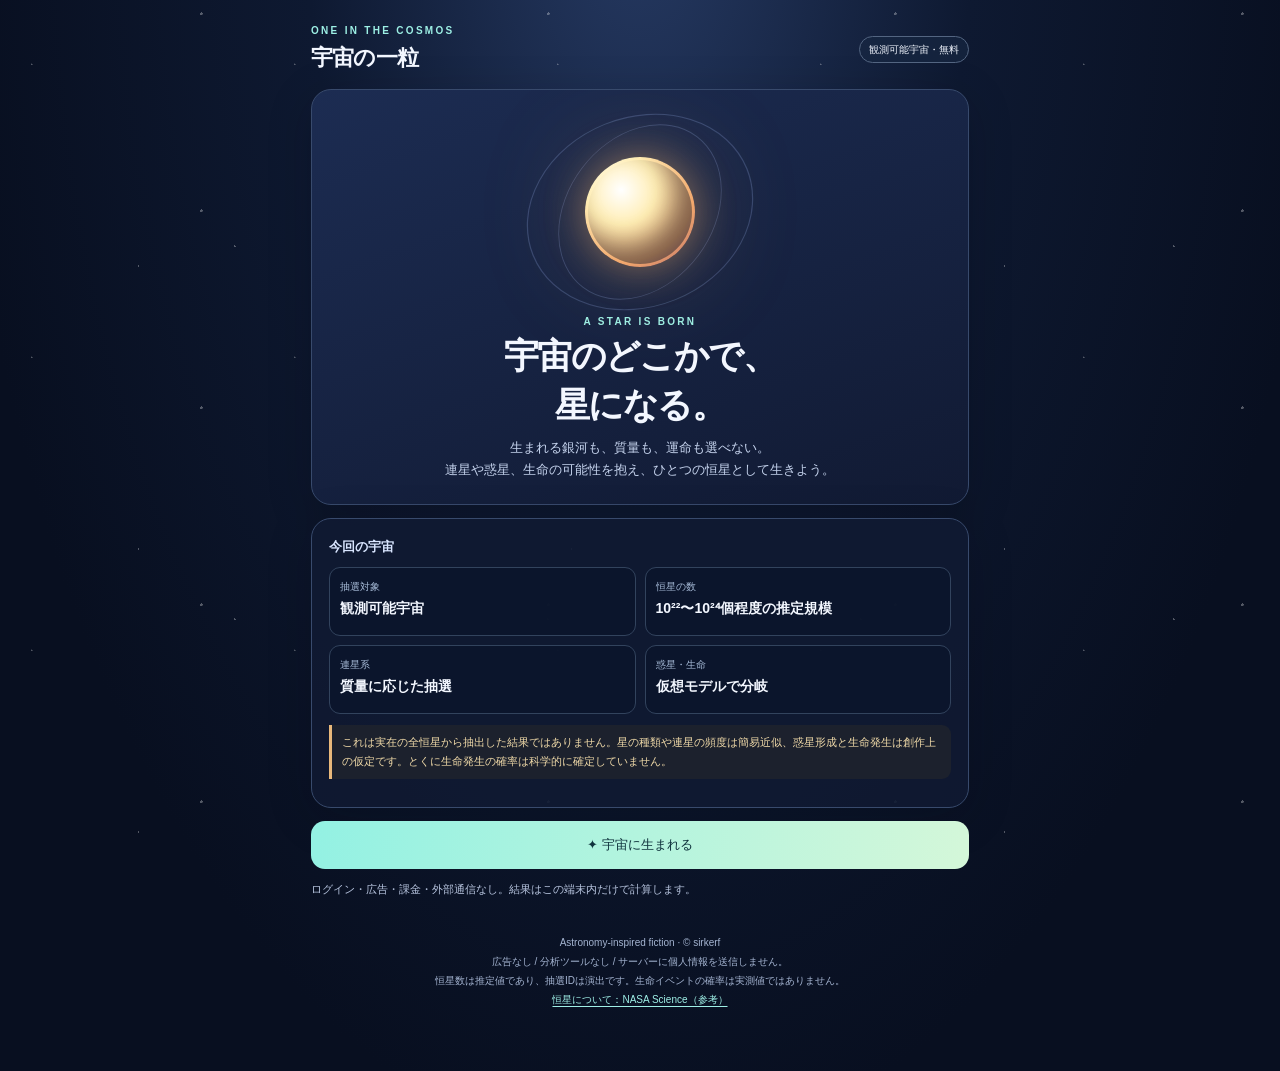
==== cosmic-birth/index.html @ ae25810f "Add mobile cosmic star birth simulation" ====
<!doctype html>
<html lang="ja">
<head>
<meta charset="utf-8">
<meta name="viewport" content="width=device-width,initial-scale=1,viewport-fit=cover">
<meta name="theme-color" content="#07101e">
<meta name="description" content="観測可能宇宙のどこかに、ひとつの恒星として生まれる。連星、惑星形成、生命の誕生、星の最期まで体験する無料の宇宙シミュレーション。">
<title>宇宙の一粒 — ONE IN THE COSMOS</title>
<style>
:root{color-scheme:dark;--bg:#080f20;--panel:#121d37;--line:#344460;--text:#f3f7ff;--muted:#b8c5df;--aqua:#8ce9dd}
*{box-sizing:border-box}html{background:var(--bg)}body{margin:0;background:radial-gradient(ellipse at 50% -10%,#263a63,#0e1931 37%,#080f20 76%);color:var(--text);font:15px/1.7 -apple-system,BlinkMacSystemFont,"Hiragino Kaku Gothic ProN","Noto Sans JP",sans-serif;min-height:100svh}
body:before{content:"";position:fixed;inset:0;pointer-events:none;background-image:radial-gradient(1px 1px at 12% 22%,#fff 90%,transparent),radial-gradient(1px 1px at 75% 66%,#fff 90%,transparent),radial-gradient(1.5px 1.5px at 58% 7%,#fff 90%,transparent),radial-gradient(1px 1px at 32% 94%,#fff 90%,transparent);background-size:263px 293px,313px 373px,347px 197px,433px 283px;opacity:.30}
main{max-width:690px;margin:auto;padding:22px 16px calc(42px + env(safe-area-inset-bottom));position:relative}.top{display:flex;align-items:center;justify-content:space-between;gap:10px}.eyebrow{color:#9df0e5;letter-spacing:.23em;font-size:10px;font-weight:750}.brand{font-size:22px;font-weight:850;letter-spacing:-.035em}.muted{color:var(--muted)}.tiny{font-size:11px;color:var(--muted)}.pill{border:1px solid #536581;background:#172743aa;border-radius:99px;padding:4px 9px;font-size:10px;white-space:nowrap}
.card{background:#101a32e6;border:1px solid #384a6c;border-radius:20px;padding:17px;margin:13px 0;box-shadow:0 10px 45px #03091533}.hero{text-align:center;padding:21px 17px 23px;background:linear-gradient(160deg,#1c2c52,#111a33);overflow:hidden}.hero h1{font-size:clamp(24px,7vw,35px);line-height:1.38;letter-spacing:-.045em;margin:2px 0 8px}.hero p{font-size:13px;color:#c5d3ed;margin:0}.sky{height:202px;position:relative;display:grid;place-items:center}.orbit{position:absolute;width:190px;height:190px;border:1px solid #a3c1ff38;border-radius:50%;transform:rotate(-22deg) scaleX(1.22)}.orbit.b{transform:rotate(37deg) scaleX(.77)}.sun{width:110px;height:110px;border-radius:50%;background:radial-gradient(circle at 33% 30%,#fff,#ffedb3 33%,#f2a86d 68%,#a25468);box-shadow:0 0 40px #f0af6a77,0 0 110px #f0af6a44;position:relative;animation:pulse 7s ease-in-out infinite alternate}.sun:after{content:"";position:absolute;inset:3px;border-radius:50%;box-shadow:inset -16px -18px 24px #07132476}.second-star{position:absolute;left:65%;top:34%;width:33px;height:33px;border-radius:50%;background:#dbecff;box-shadow:0 0 25px #c7e6ff;display:none}.second-star.show{display:block}@keyframes pulse{to{transform:scale(1.035)}}.sec-title{font-weight:800;color:#d9e6ff;font-size:13px;margin-bottom:9px}.facts{display:grid;grid-template-columns:1fr 1fr;gap:9px}.fact{background:#0b152bc4;border:1px solid #32435d;border-radius:11px;padding:10px;min-height:69px}.fact small{color:#a6bad7;display:block;font-size:10px}.fact strong{font-size:14px;overflow-wrap:anywhere}.accent{color:var(--aqua)}.notice{border-left:3px solid #e8b87b;padding:8px 10px;background:#5b49212d;font-size:11px;color:#f0daa9;border-radius:0 9px 9px 0;margin:11px 0}.button{width:100%;border:0;border-radius:14px;cursor:pointer;min-height:48px;padding:13px 14px;font:800 15px/1.4 inherit;-webkit-tap-highlight-color:transparent}.button.primary{background:linear-gradient(100deg,#93f1e3,#d4f7d9);color:#10333d}.button.secondary{border:1px solid #617795;background:#1c2c46;color:#e6f0ff}.button:active{transform:scale(.99)}.button:focus-visible{outline:2px solid white;outline-offset:4px}.actions{display:grid;gap:9px}.hidden{display:none!important}.progress{display:flex;gap:5px;margin:11px 0 16px}.progress span{flex:1;height:5px;border-radius:10px;background:#35445d}.progress span.done{background:#8ce9dd}.story{border-left:2px solid #8ce9dd;padding:1px 0 2px 13px;margin-bottom:19px;min-height:128px}.story .era{font-size:11px;color:#91e8d9;font-weight:750}.story h2{font-size:22px;margin:4px 0 7px;line-height:1.4}.story p{font-size:13px;color:#d8e3f7;margin:0;white-space:pre-line}.system{display:grid;gap:8px}.planet{display:flex;gap:11px;align-items:center;padding:10px;background:#0d1830;border:1px solid #344761;border-radius:12px}.planet-dot{width:28px;height:28px;border-radius:50%;flex:0 0 28px;background:radial-gradient(circle at 30% 25%,#dfe8ff,#789ac0 55%,#182c4e)}.planet b{font-size:13px;display:block}.planet small{font-size:11px;color:#aabbd3}.mark{color:#a5f1df}.end{font-size:15px;color:#ffe8b1;font-weight:800}.footer{text-align:center;font-size:10px;color:#a4b4d1;margin-top:25px;padding:10px;line-height:1.9}.link{color:#9ff0e7;text-decoration:underline;text-underline-offset:3px}
@media(prefers-reduced-motion:reduce){.sun{animation:none}}
</style>
</head>
<body>
<main>
<div class="top"><div><div class="eyebrow">ONE IN THE COSMOS</div><div class="brand">宇宙の一粒</div></div><span class="pill">観測可能宇宙・無料</span></div>
<section id="intro">
 <div class="card hero"><div class="sky"><span class="orbit"></span><span class="orbit b"></span><div class="sun"></div></div><div class="eyebrow">A STAR IS BORN</div><h1>宇宙のどこかで、<br>星になる。</h1><p>生まれる銀河も、質量も、運命も選べない。<br>連星や惑星、生命の可能性を抱え、ひとつの恒星として生きよう。</p></div>
 <div class="card"><div class="sec-title">今回の宇宙</div><div class="facts"><div class="fact"><small>抽選対象</small><strong>観測可能宇宙</strong></div><div class="fact"><small>恒星の数</small><strong>10²²〜10²⁴個程度の推定規模</strong></div><div class="fact"><small>連星系</small><strong>質量に応じた抽選</strong></div><div class="fact"><small>惑星・生命</small><strong>仮想モデルで分岐</strong></div></div><div class="notice">これは実在の全恒星から抽出した結果ではありません。星の種類や連星の頻度は簡易近似、惑星形成と生命発生は創作上の仮定です。とくに生命発生の確率は科学的に確定していません。</div></div>
 <button class="button primary" id="birth">✦ 宇宙に生まれる</button>
 <p class="tiny">ログイン・広告・課金・外部通信なし。結果はこの端末内だけで計算します。</p>
</section>
<section id="playing" class="hidden" aria-live="polite">
 <div class="card hero"><div class="sky"><span class="orbit"></span><span class="orbit b"></span><div class="sun" id="starImage"></div><div class="second-star" id="companionImage"></div></div><div class="eyebrow" id="zone">観測可能宇宙</div><h1 id="starName">あなたの星</h1><p id="subline"></p></div>
 <div class="card"><div class="sec-title">出生情報</div><div class="facts" id="starFacts"></div><p class="tiny" id="serial"></p></div>
 <div class="card"><div class="sec-title">星の一生 <span style="float:right;font-weight:400" id="stageNum"></span></div><div class="progress" id="progress"></div><div class="story"><div class="era" id="era"></div><h2 id="chapter"></h2><p id="narration"></p></div><div id="system" class="system hidden"></div><div class="actions" style="margin-top:14px"><button class="button primary" id="forward">次の時代へ →</button><button class="button secondary hidden" id="again">別の星に生まれる</button><button class="button secondary hidden" id="copy">結果をコピー</button></div><p class="tiny" id="foot"></p></div>
</section>
<p class="footer">Astronomy-inspired fiction · © sirkerf<br>広告なし / 分析ツールなし / サーバーに個人情報を送信しません。<br>恒星数は推定値であり、抽選IDは演出です。生命イベントの確率は実測値ではありません。<br><a class="link" href="https://science.nasa.gov/universe/stars/" target="_blank" rel="noopener noreferrer">恒星について：NASA Science（参考）</a></p>
</main>
<script>
(function(){
"use strict";
var $=function(id){return document.getElementById(id)};
function rand(){try{var a=new Uint32Array(1);crypto.getRandomValues(a);return a[0]/4294967296}catch(e){return Math.random()}}
function chance(x){return rand()<x}
function between(a,b){return a+(b-a)*rand()}
function choice(a){return a[Math.floor(rand()*a.length)]}
function f(n,d){return Number(n).toLocaleString("ja-JP",{maximumFractionDigits:d===undefined?1:d})}
function probPick(arr){var s=0,i,r;for(i=0;i<arr.length;i++)s+=arr[i].weight;r=rand()*s;for(i=0;i<arr.length;i++){r-=arr[i].weight;if(r<0)return arr[i]}return arr[arr.length-1]}
var TYPES=[
{key:"M",name:"赤色矮星",weight:75,min:.08,max:.58,t:[2400,3900],color:"#ff936a",bin:.25,disk:.87},
{key:"K",name:"橙色矮星",weight:12,min:.58,max:.88,t:[3900,5300],color:"#ffc57f",bin:.35,disk:.92},
{key:"G",name:"黄色矮星",weight:7,min:.88,max:1.12,t:[5300,6000],color:"#ffebb0",bin:.45,disk:.93},
{key:"F",name:"黄白色星",weight:3,min:1.12,max:1.55,t:[6000,7400],color:"#fff7e1",bin:.56,disk:.86},
{key:"A",name:"白色星",weight:2,min:1.55,max:2.9,t:[7400,10000],color:"#d9eaff",bin:.66,disk:.64},
{key:"B",name:"青白色星",weight:.9,min:2.9,max:16,t:[10000,30000],color:"#abc9ff",bin:.75,disk:.37},
{key:"O",name:"青色巨星",weight:.1,min:16,max:65,t:[30000,48000],color:"#83afff",bin:.85,disk:.20}
];
var stage=0,s=null,rolls=0;
function lifetime(m){if(m<.5)return Math.min(20000,10*Math.pow(m,-2.1));if(m<2)return 10*Math.pow(m,-2.7);return 10*Math.pow(m,-2.5)}
function years(gyr){if(gyr>=1000)return f(gyr/1000,1)+"兆年";if(gyr>=1)return f(gyr*10,1)+"億年";if(gyr>=.001)return f(gyr*10000,1)+"万年";return f(gyr*1000000000,0)+"年"}
function luminosity(m){if(m<.43)return .23*Math.pow(m,2.3);if(m<2)return Math.pow(m,4);if(m<20)return 1.4*Math.pow(m,3.5);return 3200*m}
function bigID(){var str="";for(var i=0;i<23;i++)str+=(i===0?1+Math.floor(rand()*9):Math.floor(rand()*10));return str.replace(/\B(?=(\d{3})+(?!\d))/g,",")}
function planetName(i){return ["第一","第二","第三","第四","第五","第六","第七","第八","第九","第十"][i]+"惑星"}
function systemCreate(t,m,binary,lum,life){var hasDisk=chance(t.disk*(binary==="近接連星"?.68:1));var count=hasDisk?Math.floor(between(1,9)):0,pls=[],hzMin=.95*Math.sqrt(lum),hzMax=1.67*Math.sqrt(lum);
 for(var i=0;i<count;i++){
  var orbit=chance(.28)?between(.65,1.9)*Math.sqrt(lum):Math.exp(between(Math.log(.035),Math.log(80)));
  if(binary==="近接連星")orbit=Math.max(.32,orbit);
  var kind=orbit>3.2?"巨大ガス惑星":orbit>1.8&&chance(.60)?"氷惑星":chance(.72)?"岩石惑星":"巨大ガス惑星";
  var suitable=kind==="岩石惑星"&&orbit>=hzMin&&orbit<=hzMax&&life>1&&m<=1.8;
  // The following chances are narrative inventions, not measured abiogenesis rates.
  var living=suitable&&chance(.12);
  var complex=living&&life>2&&chance(.16);
  var intelligence=complex&&chance(.012);
  pls.push({name:planetName(i),orbit:orbit,kind:kind,suitable:suitable,life:living,complex:complex,intelligence:intelligence});
 }
 pls.sort(function(a,b){return a.orbit-b.orbit});
 for(var j=0;j<pls.length;j++)pls[j].name=planetName(j);
 return {planets:pls,hzMin:hzMin,hzMax:hzMax,hasDisk:hasDisk};
}
function born(){
 var t=probPick(TYPES),m=t.min*Math.pow(t.max/t.min,rand()),life=lifetime(m),temp=Math.round(between(t.t[0],t.t[1])/100)*100;
 var binary=chance(t.bin)?(chance(.48)?"近接連星":"広い連星"):"単独星";
 var companion=binary==="単独星"?0:between(.1,.98)*m;
 var lum=luminosity(m);
 if(binary==="近接連星")lum+=luminosity(companion);
 var location=choice(["遠方の渦巻銀河","遠方の楕円銀河","矮小銀河","不規則銀河","銀河団の渦巻銀河","銀河の外縁"]);
 var region=choice(["古い星々の隙間","新しい星形成領域","星間分子雲の近く","銀河円盤の外縁","散開星団の周辺"]);
 var formed=systemCreate(t,m,binary,lum,life);
 s={t:t,m:m,life:life,temp:temp,binary:binary,companion:companion,lum:lum,location:location,region:region,system:formed,id:bigID(),roll:++rolls};
 stage=0;
 $("intro").classList.add("hidden");$("playing").classList.remove("hidden");
 $("starName").textContent=t.key+"型・"+t.name;
 $("subline").textContent=location+"。あなたは"+(binary==="単独星"?"ひとつの恒星":"連星系の一員")+"として生まれた。";
 $("zone").textContent="観測可能宇宙 / "+region;
 $("starImage").style.background="radial-gradient(circle at 30% 28%,#ffffff 0%,"+t.color+" 36%,"+t.color+" 72%,#304064 100%)";
 $("starImage").style.boxShadow="0 0 36px "+t.color+"88,0 0 100px "+t.color+"55";
 $("companionImage").classList.toggle("show",binary!=="単独星");
 var facts=[["スペクトル型",t.key+"型"],["質量",f(m,2)+" 太陽質量"],["温度の目安",f(temp,0)+" K"],["主系列の寿命（近似）",years(life)],["出生地",location],["恒星系",binary],["連れの星",binary==="単独星"?"なし":f(companion,2)+" 太陽質量"],["惑星",formed.planets.length+" 個"]];
 $("starFacts").innerHTML=facts.map(function(x){return '<div class="fact"><small>'+x[0]+'</small><strong>'+x[1]+'</strong></div>'}).join("");
 $("serial").textContent="抽選ID（演出）: "+s.id+" / 今回の誕生: "+s.roll+" 回目";
 $("forward").classList.remove("hidden");$("again").classList.add("hidden");$("copy").classList.add("hidden");
 draw();$("playing").scrollIntoView({block:"start",behavior:"smooth"});
}
function episodes(){
 var p=s.system.planets,candidates=p.filter(function(x){return x.suitable}),living=p.filter(function(x){return x.life}),complex=p.filter(function(x){return x.complex}),intelligent=p.filter(function(x){return x.intelligence});
 var binaryStory=s.binary==="単独星"?"あなたは単独星として核融合を始める。":s.binary==="近接連星"?"近くの伴星と互いの周りを回る。円盤が十分に安定すれば、連星全体を回る惑星も形成されうる。":"遠くの伴星と重力で結ばれる。惑星は主星の周りを回ることができる。";
 var formation=p.length?p.length+"個の惑星が形成された、という今回の仮想分岐。岩石惑星、巨大ガス惑星、氷惑星が軌道に並ぶ。":"この分岐では、長期に残る惑星が形成されなかった。恒星には惑星がない場合もある。";
 var lifeText=!p.length?"惑星がないため、今回の系には惑星上の生命の舞台がない。":!candidates.length?"今回のモデルで『生命に適した可能性がある岩石惑星』は見つからなかった。生命が絶対に存在しないという意味ではない。":!living.length?"候補となる岩石惑星は"+candidates.length+"個。ただし今回の物語では生命は確認されなかった。生命発生の確率自体、科学的には未確定だ。":"岩石惑星「"+living[0].name+"」で微生物のような生命が発生した！"+(complex.length?" 長い時間を経て複雑な生命へ進化した。":" その後の進化には多くの不確実性が残る。")+(intelligent.length?" さらに知的生命が文明を築くという稀な分岐を引いた。":"");
 var ending,late;
 if(s.m<.5){late="とても小さい恒星の寿命は現在の宇宙年齢を大きく上回る。こんな星が生涯を終えた姿は、まだ直接観測されていない。";ending="はるかな理論上の未来。燃料が尽きたあと、白色矮星のような残骸へと進化すると考えられている。";}
 else if(s.m<8){late="中心の水素が乏しくなり、星の内部構造が変わる。あなたは巨星段階を迎え、外層を膨らませる。";ending="外層を宇宙空間へ放ち、中心には白色矮星が残る。長い時間をかけて、ゆっくりと冷えていく。";}
 else if(s.m<20){late="重い元素の核融合が進み、中心核は徐々に不安定になっていく。";ending="中心核崩壊と超新星爆発を迎える可能性が高い。最後に中性子星などの高密度天体が残る。";}
 else{late="強烈な放射を続けながら急速に進化する。中心では重元素の核融合が進む。";ending="中心核崩壊の結果、ブラックホールができる可能性がある。爆発や質量放出の様子は条件によって異なる。";}
 return [
 ["星の誕生","分子雲","冷たいガスと塵が重力で収縮し、原始星が生まれた。あなたの質量は太陽の"+f(s.m,2)+"倍。遠く離れた銀河にも、星の材料がある。"],
 ["星の仲間","連星の運命",binaryStory],
 ["核融合","光の始まり","中心で水素の核融合が始まる。表面温度はおよそ"+f(s.temp,0)+" K。主系列星としての寿命は概算で"+years(s.life)+"。"],
 ["惑星の獲得","原始惑星系円盤",formation+" 恒星系の性質によって惑星軌道の安定性も変わる。"],
 ["生命の抽選","もうひとつの奇跡",lifeText],
 ["時間の流れ","数百万年から数兆年",late+" 生命の生まれた惑星があれば、その行方は恒星の進化にも左右される。"],
 ["星の最期","残されるもの",ending],
 ["宇宙への記録","たったひとつの一生","あなたは"+s.location+"に生まれた"+s.t.key+"型の星だった。伴星は"+(s.binary==="単独星"?"いなかった": "いた")+"。惑星は"+p.length+"個、生命の誕生は"+(living.length?"あった":"確認されなかった")+"。この物語と異なる、無数の未来が宇宙にある。"]
 ];
}
function planetList(){
 var arr=s.system.planets;if(!arr.length){$("system").innerHTML='<div class="notice">今回の抽選では、惑星を持たない恒星系になりました。</div>';return}
 var colors={"岩石惑星":"#a3cdb1","巨大ガス惑星":"#eac492","氷惑星":"#9cc8ec"};
 $("system").innerHTML='<div class="sec-title">あなたの惑星系</div>'+arr.map(function(p){
 var label=p.intelligence?"知的生命の痕跡":p.complex?"複雑な生命":p.life?"微生物の生命":p.suitable?"生命の候補":"生命の確認なし";
 return '<div class="planet"><span class="planet-dot" style="background:radial-gradient(circle at 30% 26%,#f8f8ff,'+colors[p.kind]+' 52%,#253450)"></span><div><b>'+p.name+' <span class="mark">'+(p.life?'✦ ':'')+'</span></b><small>'+p.kind+' / 軌道半径 約'+f(p.orbit,2)+' AU / '+label+'</small></div></div>';
 }).join("")+'<p class="tiny">※惑星数・軌道・生命判定はいずれも創作シミュレーション。居住可能領域にあるだけでは生命が存在するとは限りません。</p>';
}
function draw(){
 var e=episodes(),x=e[stage];$("era").textContent=x[0];$("chapter").textContent=x[1];$("narration").textContent=x[2];$("stageNum").textContent=(stage+1)+" / "+e.length;
 $("progress").innerHTML=e.map(function(_,i){return '<span class="'+(i<=stage?'done':'')+'"></span>'}).join("");
 $("system").classList.toggle("hidden",stage<3);if(stage>=3)planetList();
 var end=stage===e.length-1;$("forward").classList.toggle("hidden",end);$("again").classList.toggle("hidden",!end);$("copy").classList.toggle("hidden",!end);
 $("foot").textContent=end?"何度でも別の星になれます。結果はサーバーに送信されません。":"次の時代へ進むと、惑星形成や生命発生などの出来事が明らかになります。";
}
$("birth").addEventListener("click",born);
$("forward").addEventListener("click",function(){if(s&&stage<7){stage++;draw()}});
$("again").addEventListener("click",born);
$("copy").addEventListener("click",function(){
 if(!s)return;
 var living=s.system.planets.filter(function(x){return x.life}).length>0;
 var result="宇宙の一粒｜"+s.t.key+"型 "+s.t.name+"｜"+f(s.m,2)+"太陽質量｜"+s.binary+"｜惑星"+s.system.planets.length+"個｜生命"+(living?"あり":"確認なし")+" #宇宙の一粒";
 if(navigator.clipboard&&navigator.clipboard.writeText){navigator.clipboard.writeText(result).then(function(){$("copy").textContent="コピーしました ✓"},function(){$("copy").textContent="コピーできませんでした"})}
 else{var box=document.createElement("textarea");box.value=result;box.style.position="absolute";box.style.left="-9999px";document.body.appendChild(box);box.select();try{document.execCommand("copy");$("copy").textContent="コピーしました ✓"}catch(e){$("copy").textContent="コピーできませんでした"}box.remove()}
});
})();
</script>
</body>
</html>
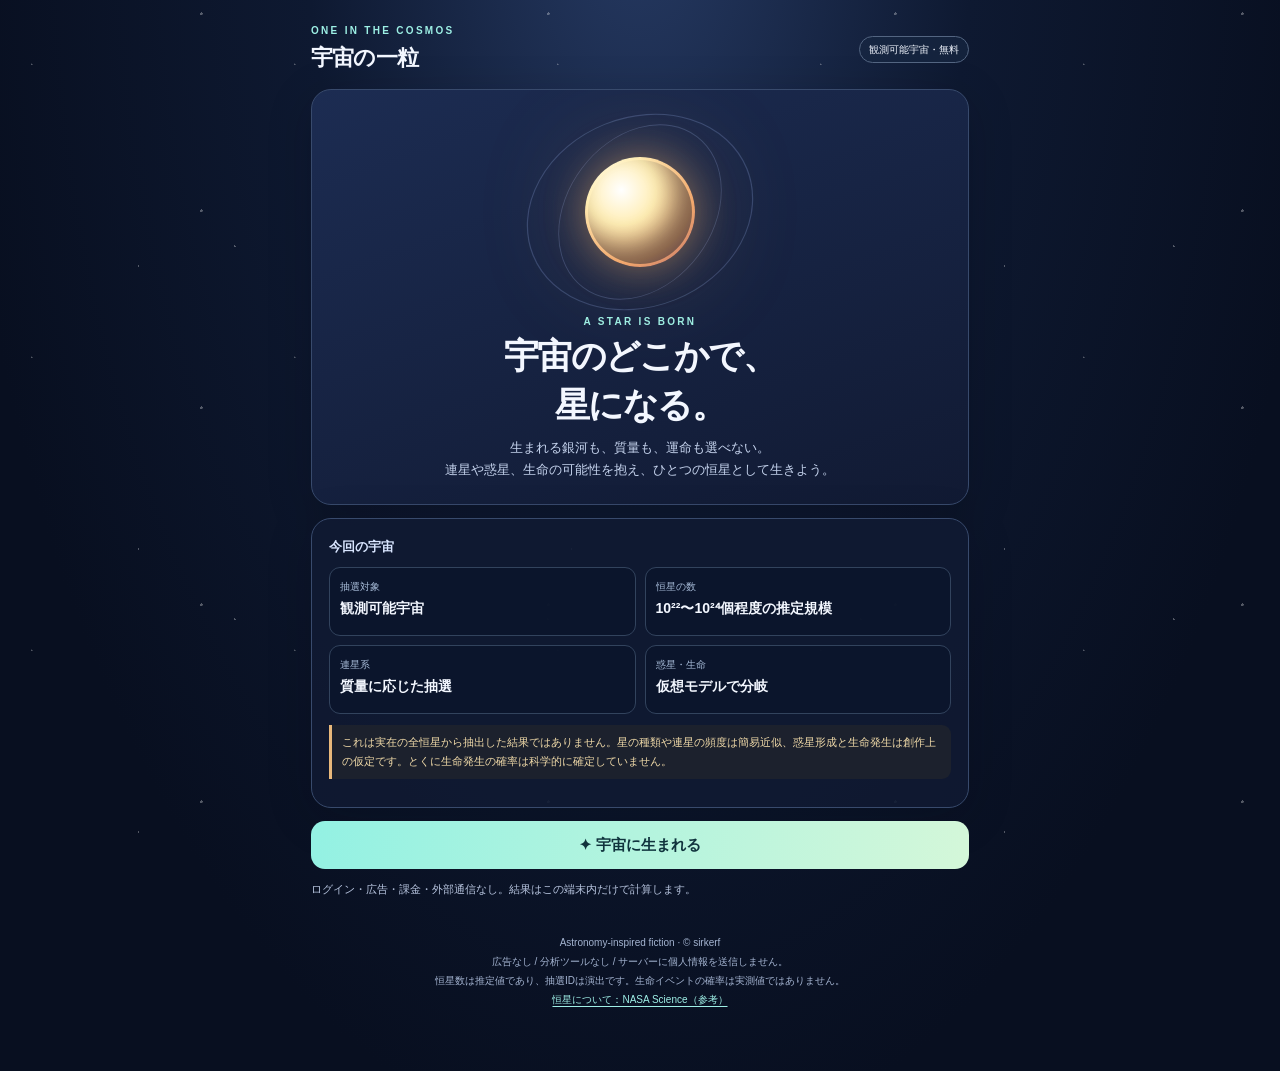
==== commit 2ece0e4c: "Fix mobile button typography" ====
--- a/cosmic-birth/index.html
+++ b/cosmic-birth/index.html
@@ -11,7 +11,7 @@
 *{box-sizing:border-box}html{background:var(--bg)}body{margin:0;background:radial-gradient(ellipse at 50% -10%,#263a63,#0e1931 37%,#080f20 76%);color:var(--text);font:15px/1.7 -apple-system,BlinkMacSystemFont,"Hiragino Kaku Gothic ProN","Noto Sans JP",sans-serif;min-height:100svh}
 body:before{content:"";position:fixed;inset:0;pointer-events:none;background-image:radial-gradient(1px 1px at 12% 22%,#fff 90%,transparent),radial-gradient(1px 1px at 75% 66%,#fff 90%,transparent),radial-gradient(1.5px 1.5px at 58% 7%,#fff 90%,transparent),radial-gradient(1px 1px at 32% 94%,#fff 90%,transparent);background-size:263px 293px,313px 373px,347px 197px,433px 283px;opacity:.30}
 main{max-width:690px;margin:auto;padding:22px 16px calc(42px + env(safe-area-inset-bottom));position:relative}.top{display:flex;align-items:center;justify-content:space-between;gap:10px}.eyebrow{color:#9df0e5;letter-spacing:.23em;font-size:10px;font-weight:750}.brand{font-size:22px;font-weight:850;letter-spacing:-.035em}.muted{color:var(--muted)}.tiny{font-size:11px;color:var(--muted)}.pill{border:1px solid #536581;background:#172743aa;border-radius:99px;padding:4px 9px;font-size:10px;white-space:nowrap}
-.card{background:#101a32e6;border:1px solid #384a6c;border-radius:20px;padding:17px;margin:13px 0;box-shadow:0 10px 45px #03091533}.hero{text-align:center;padding:21px 17px 23px;background:linear-gradient(160deg,#1c2c52,#111a33);overflow:hidden}.hero h1{font-size:clamp(24px,7vw,35px);line-height:1.38;letter-spacing:-.045em;margin:2px 0 8px}.hero p{font-size:13px;color:#c5d3ed;margin:0}.sky{height:202px;position:relative;display:grid;place-items:center}.orbit{position:absolute;width:190px;height:190px;border:1px solid #a3c1ff38;border-radius:50%;transform:rotate(-22deg) scaleX(1.22)}.orbit.b{transform:rotate(37deg) scaleX(.77)}.sun{width:110px;height:110px;border-radius:50%;background:radial-gradient(circle at 33% 30%,#fff,#ffedb3 33%,#f2a86d 68%,#a25468);box-shadow:0 0 40px #f0af6a77,0 0 110px #f0af6a44;position:relative;animation:pulse 7s ease-in-out infinite alternate}.sun:after{content:"";position:absolute;inset:3px;border-radius:50%;box-shadow:inset -16px -18px 24px #07132476}.second-star{position:absolute;left:65%;top:34%;width:33px;height:33px;border-radius:50%;background:#dbecff;box-shadow:0 0 25px #c7e6ff;display:none}.second-star.show{display:block}@keyframes pulse{to{transform:scale(1.035)}}.sec-title{font-weight:800;color:#d9e6ff;font-size:13px;margin-bottom:9px}.facts{display:grid;grid-template-columns:1fr 1fr;gap:9px}.fact{background:#0b152bc4;border:1px solid #32435d;border-radius:11px;padding:10px;min-height:69px}.fact small{color:#a6bad7;display:block;font-size:10px}.fact strong{font-size:14px;overflow-wrap:anywhere}.accent{color:var(--aqua)}.notice{border-left:3px solid #e8b87b;padding:8px 10px;background:#5b49212d;font-size:11px;color:#f0daa9;border-radius:0 9px 9px 0;margin:11px 0}.button{width:100%;border:0;border-radius:14px;cursor:pointer;min-height:48px;padding:13px 14px;font:800 15px/1.4 inherit;-webkit-tap-highlight-color:transparent}.button.primary{background:linear-gradient(100deg,#93f1e3,#d4f7d9);color:#10333d}.button.secondary{border:1px solid #617795;background:#1c2c46;color:#e6f0ff}.button:active{transform:scale(.99)}.button:focus-visible{outline:2px solid white;outline-offset:4px}.actions{display:grid;gap:9px}.hidden{display:none!important}.progress{display:flex;gap:5px;margin:11px 0 16px}.progress span{flex:1;height:5px;border-radius:10px;background:#35445d}.progress span.done{background:#8ce9dd}.story{border-left:2px solid #8ce9dd;padding:1px 0 2px 13px;margin-bottom:19px;min-height:128px}.story .era{font-size:11px;color:#91e8d9;font-weight:750}.story h2{font-size:22px;margin:4px 0 7px;line-height:1.4}.story p{font-size:13px;color:#d8e3f7;margin:0;white-space:pre-line}.system{display:grid;gap:8px}.planet{display:flex;gap:11px;align-items:center;padding:10px;background:#0d1830;border:1px solid #344761;border-radius:12px}.planet-dot{width:28px;height:28px;border-radius:50%;flex:0 0 28px;background:radial-gradient(circle at 30% 25%,#dfe8ff,#789ac0 55%,#182c4e)}.planet b{font-size:13px;display:block}.planet small{font-size:11px;color:#aabbd3}.mark{color:#a5f1df}.end{font-size:15px;color:#ffe8b1;font-weight:800}.footer{text-align:center;font-size:10px;color:#a4b4d1;margin-top:25px;padding:10px;line-height:1.9}.link{color:#9ff0e7;text-decoration:underline;text-underline-offset:3px}
+.card{background:#101a32e6;border:1px solid #384a6c;border-radius:20px;padding:17px;margin:13px 0;box-shadow:0 10px 45px #03091533}.hero{text-align:center;padding:21px 17px 23px;background:linear-gradient(160deg,#1c2c52,#111a33);overflow:hidden}.hero h1{font-size:clamp(24px,7vw,35px);line-height:1.38;letter-spacing:-.045em;margin:2px 0 8px}.hero p{font-size:13px;color:#c5d3ed;margin:0}.sky{height:202px;position:relative;display:grid;place-items:center}.orbit{position:absolute;width:190px;height:190px;border:1px solid #a3c1ff38;border-radius:50%;transform:rotate(-22deg) scaleX(1.22)}.orbit.b{transform:rotate(37deg) scaleX(.77)}.sun{width:110px;height:110px;border-radius:50%;background:radial-gradient(circle at 33% 30%,#fff,#ffedb3 33%,#f2a86d 68%,#a25468);box-shadow:0 0 40px #f0af6a77,0 0 110px #f0af6a44;position:relative;animation:pulse 7s ease-in-out infinite alternate}.sun:after{content:"";position:absolute;inset:3px;border-radius:50%;box-shadow:inset -16px -18px 24px #07132476}.second-star{position:absolute;left:65%;top:34%;width:33px;height:33px;border-radius:50%;background:#dbecff;box-shadow:0 0 25px #c7e6ff;display:none}.second-star.show{display:block}@keyframes pulse{to{transform:scale(1.035)}}.sec-title{font-weight:800;color:#d9e6ff;font-size:13px;margin-bottom:9px}.facts{display:grid;grid-template-columns:1fr 1fr;gap:9px}.fact{background:#0b152bc4;border:1px solid #32435d;border-radius:11px;padding:10px;min-height:69px}.fact small{color:#a6bad7;display:block;font-size:10px}.fact strong{font-size:14px;overflow-wrap:anywhere}.accent{color:var(--aqua)}.notice{border-left:3px solid #e8b87b;padding:8px 10px;background:#5b49212d;font-size:11px;color:#f0daa9;border-radius:0 9px 9px 0;margin:11px 0}.button{width:100%;border:0;border-radius:14px;cursor:pointer;min-height:48px;padding:13px 14px;font-family:inherit;font-weight:800;font-size:15px;line-height:1.4;-webkit-tap-highlight-color:transparent}.button.primary{background:linear-gradient(100deg,#93f1e3,#d4f7d9);color:#10333d}.button.secondary{border:1px solid #617795;background:#1c2c46;color:#e6f0ff}.button:active{transform:scale(.99)}.button:focus-visible{outline:2px solid white;outline-offset:4px}.actions{display:grid;gap:9px}.hidden{display:none!important}.progress{display:flex;gap:5px;margin:11px 0 16px}.progress span{flex:1;height:5px;border-radius:10px;background:#35445d}.progress span.done{background:#8ce9dd}.story{border-left:2px solid #8ce9dd;padding:1px 0 2px 13px;margin-bottom:19px;min-height:128px}.story .era{font-size:11px;color:#91e8d9;font-weight:750}.story h2{font-size:22px;margin:4px 0 7px;line-height:1.4}.story p{font-size:13px;color:#d8e3f7;margin:0;white-space:pre-line}.system{display:grid;gap:8px}.planet{display:flex;gap:11px;align-items:center;padding:10px;background:#0d1830;border:1px solid #344761;border-radius:12px}.planet-dot{width:28px;height:28px;border-radius:50%;flex:0 0 28px;background:radial-gradient(circle at 30% 25%,#dfe8ff,#789ac0 55%,#182c4e)}.planet b{font-size:13px;display:block}.planet small{font-size:11px;color:#aabbd3}.mark{color:#a5f1df}.end{font-size:15px;color:#ffe8b1;font-weight:800}.footer{text-align:center;font-size:10px;color:#a4b4d1;margin-top:25px;padding:10px;line-height:1.9}.link{color:#9ff0e7;text-decoration:underline;text-underline-offset:3px}
 @media(prefers-reduced-motion:reduce){.sun{animation:none}}
 </style>
 </head>
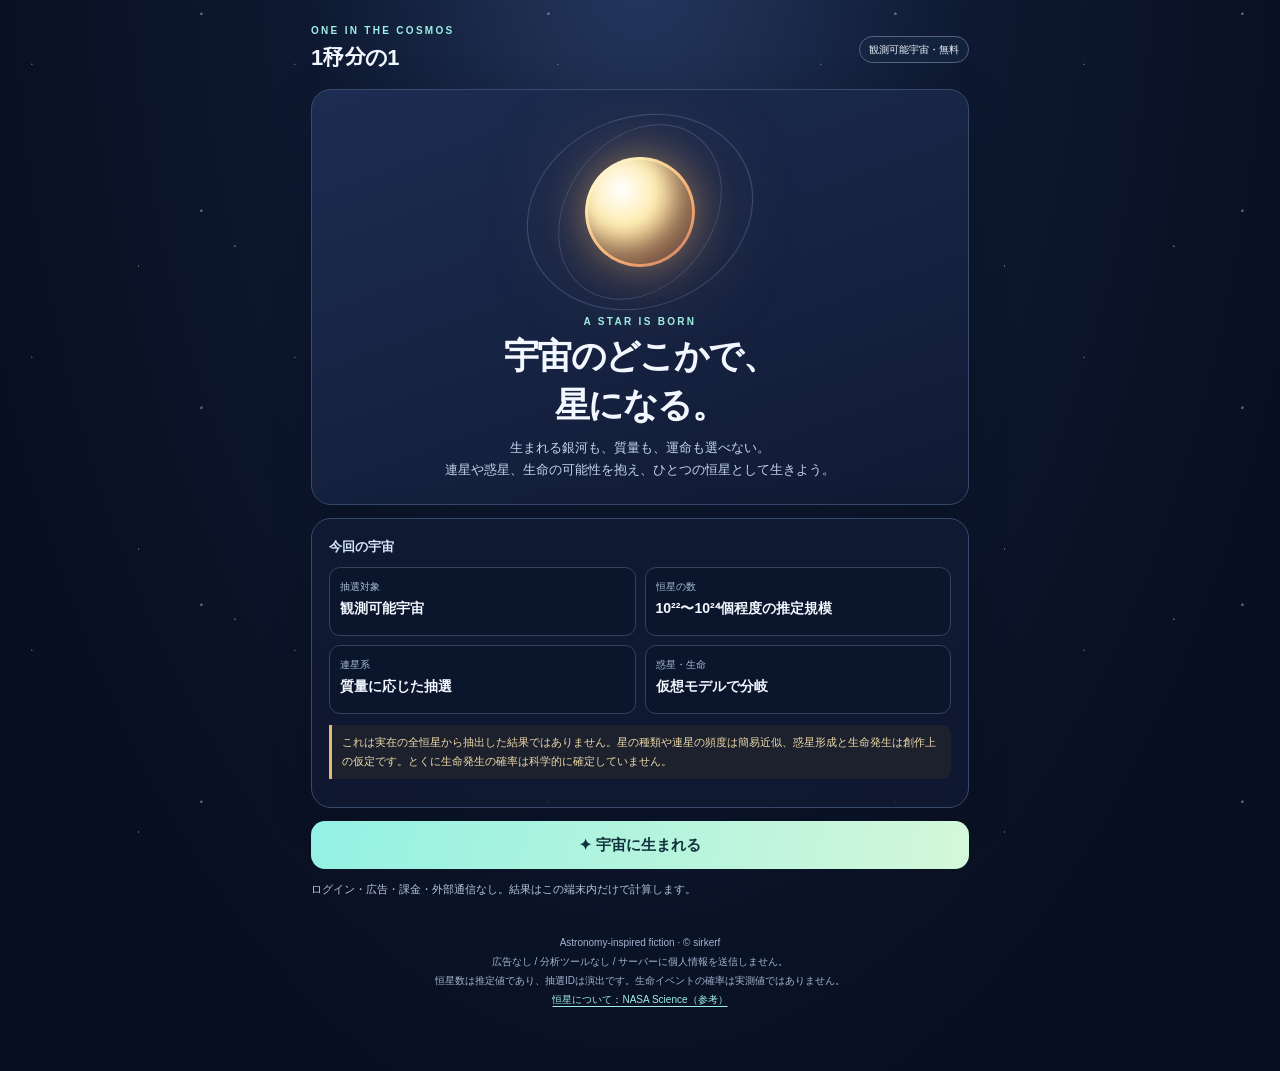
==== commit 9a872027: "Rename cosmic game to 1𥝱分の1" ====
--- a/cosmic-birth/index.html
+++ b/cosmic-birth/index.html
@@ -5,7 +5,7 @@
 <meta name="viewport" content="width=device-width,initial-scale=1,viewport-fit=cover">
 <meta name="theme-color" content="#07101e">
 <meta name="description" content="観測可能宇宙のどこかに、ひとつの恒星として生まれる。連星、惑星形成、生命の誕生、星の最期まで体験する無料の宇宙シミュレーション。">
-<title>宇宙の一粒 — ONE IN THE COSMOS</title>
+<title>1𥝱分の1</title>
 <style>
 :root{color-scheme:dark;--bg:#080f20;--panel:#121d37;--line:#344460;--text:#f3f7ff;--muted:#b8c5df;--aqua:#8ce9dd}
 *{box-sizing:border-box}html{background:var(--bg)}body{margin:0;background:radial-gradient(ellipse at 50% -10%,#263a63,#0e1931 37%,#080f20 76%);color:var(--text);font:15px/1.7 -apple-system,BlinkMacSystemFont,"Hiragino Kaku Gothic ProN","Noto Sans JP",sans-serif;min-height:100svh}
@@ -17,7 +17,7 @@
 </head>
 <body>
 <main>
-<div class="top"><div><div class="eyebrow">ONE IN THE COSMOS</div><div class="brand">宇宙の一粒</div></div><span class="pill">観測可能宇宙・無料</span></div>
+<div class="top"><div><div class="eyebrow">ONE IN THE COSMOS</div><div class="brand">1𥝱分の1</div></div><span class="pill">観測可能宇宙・無料</span></div>
 <section id="intro">
  <div class="card hero"><div class="sky"><span class="orbit"></span><span class="orbit b"></span><div class="sun"></div></div><div class="eyebrow">A STAR IS BORN</div><h1>宇宙のどこかで、<br>星になる。</h1><p>生まれる銀河も、質量も、運命も選べない。<br>連星や惑星、生命の可能性を抱え、ひとつの恒星として生きよう。</p></div>
  <div class="card"><div class="sec-title">今回の宇宙</div><div class="facts"><div class="fact"><small>抽選対象</small><strong>観測可能宇宙</strong></div><div class="fact"><small>恒星の数</small><strong>10²²〜10²⁴個程度の推定規模</strong></div><div class="fact"><small>連星系</small><strong>質量に応じた抽選</strong></div><div class="fact"><small>惑星・生命</small><strong>仮想モデルで分岐</strong></div></div><div class="notice">これは実在の全恒星から抽出した結果ではありません。星の種類や連星の頻度は簡易近似、惑星形成と生命発生は創作上の仮定です。とくに生命発生の確率は科学的に確定していません。</div></div>
@@ -138,7 +138,7 @@
 $("copy").addEventListener("click",function(){
  if(!s)return;
  var living=s.system.planets.filter(function(x){return x.life}).length>0;
- var result="宇宙の一粒｜"+s.t.key+"型 "+s.t.name+"｜"+f(s.m,2)+"太陽質量｜"+s.binary+"｜惑星"+s.system.planets.length+"個｜生命"+(living?"あり":"確認なし")+" #宇宙の一粒";
+ var result="1𥝱分の1｜"+s.t.key+"型 "+s.t.name+"｜"+f(s.m,2)+"太陽質量｜"+s.binary+"｜惑星"+s.system.planets.length+"個｜生命"+(living?"あり":"確認なし")+" #1𥝱分の1";
  if(navigator.clipboard&&navigator.clipboard.writeText){navigator.clipboard.writeText(result).then(function(){$("copy").textContent="コピーしました ✓"},function(){$("copy").textContent="コピーできませんでした"})}
  else{var box=document.createElement("textarea");box.value=result;box.style.position="absolute";box.style.left="-9999px";document.body.appendChild(box);box.select();try{document.execCommand("copy");$("copy").textContent="コピーしました ✓"}catch(e){$("copy").textContent="コピーできませんでした"}box.remove()}
 });
